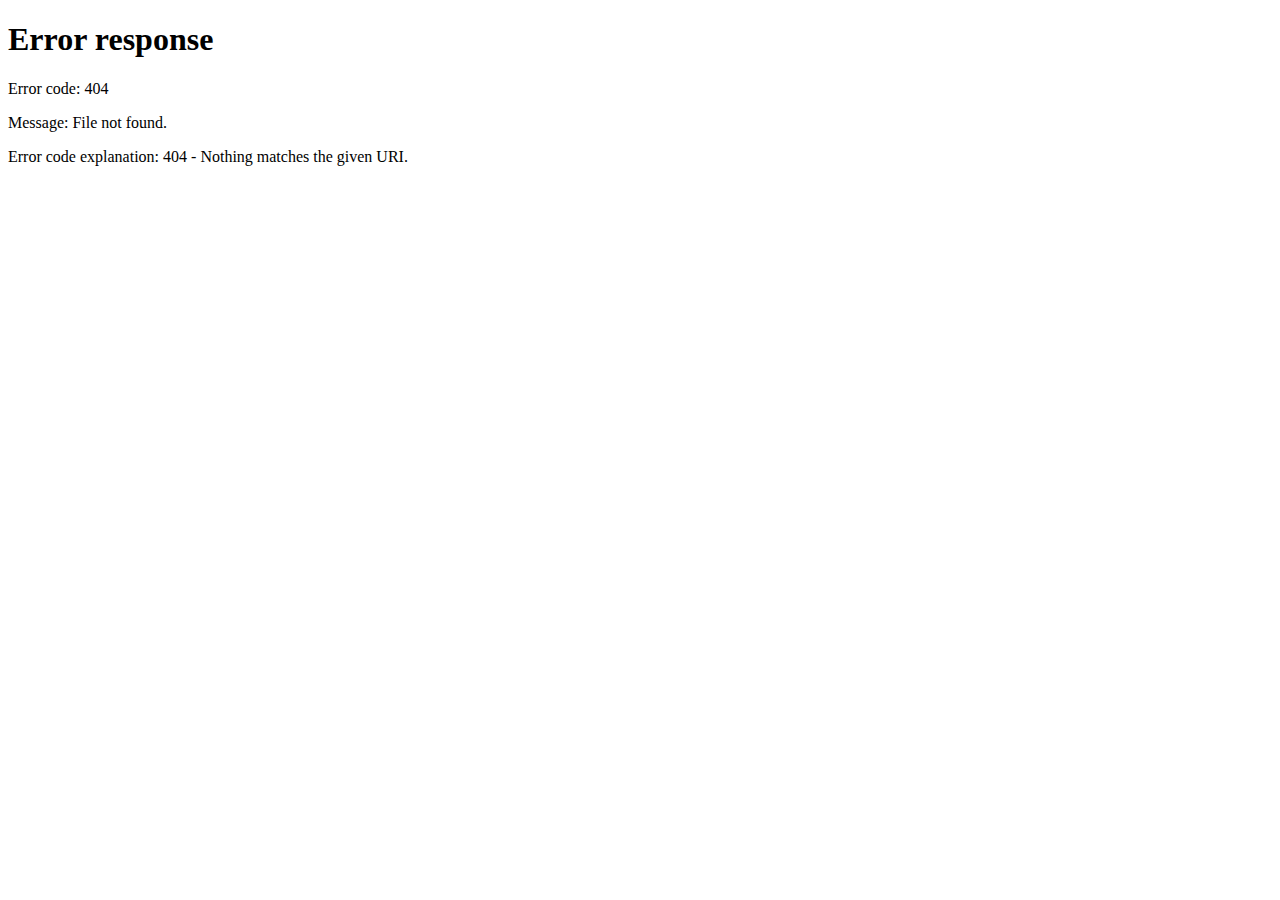
==== html/index.html @ f17b7a44 "asd" ====
<!doctype html>
<html lang="en">
    <head>
        <script type="text/javascript">
            window.location.href = "/20-work-n-study/dnd/iostria/iostria.html";
        </script>

        <title>Iostria</title>
    </head>
    <body>
        <script>
            document.addEventListener("DOMContentLoaded", function () {
                // Get all links in the table of contents
                const tocLinks = document.querySelectorAll(".toc a");

                tocLinks.forEach((link) => {
                    link.addEventListener("click", function (e) {
                        e.preventDefault(); // Prevent default link behavior

                        // Extract the target ID from the href
                        const targetId =
                            this.getAttribute("href").split("#")[1];

                        // Find the target element
                        const targetElement = document.getElementById(targetId);

                        if (targetElement) {
                            // Scroll to the target element
                            targetElement.scrollIntoView({
                                behavior: "smooth",
                                block: "start",
                            });

                            // Update the URL without triggering a page reload
                            history.pushState(null, null, `#${targetId}`);
                        }
                    });
                });
            });
        </script>
    </body>
</html>
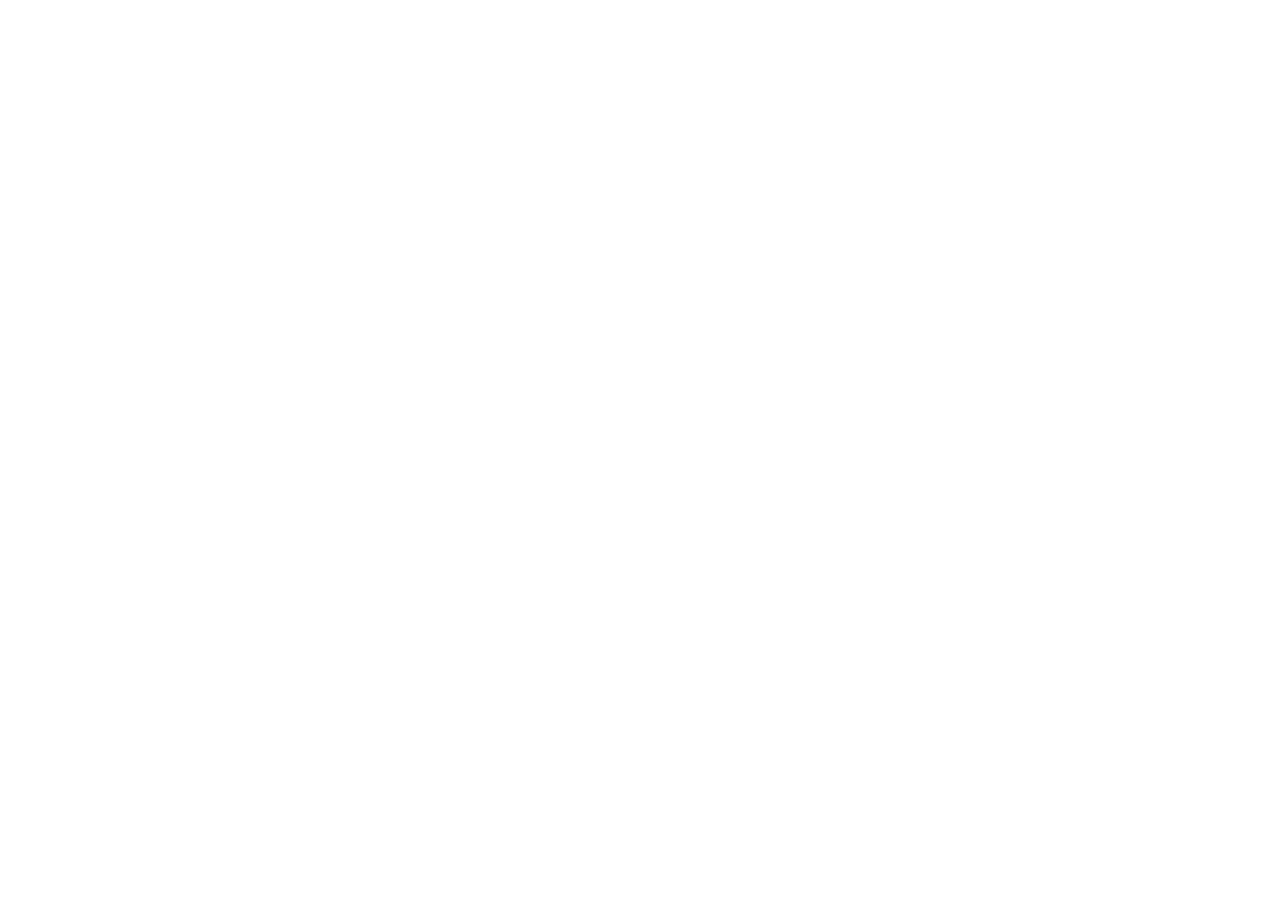
==== commit 53a00f95: "Update index.html" ====
--- a/html/index.html
+++ b/html/index.html
@@ -2,9 +2,15 @@
 <html lang="en">
     <head>
         <script type="text/javascript">
-            window.location.href = "/20-work-n-study/dnd/iostria/iostria.html";
+            window.location.href =
+                "https://iostria.pages.dev/20-work-n-study/dnd/iostria/iostria.html#Iostria";
         </script>
-
+        <meta
+            http-equiv="Cache-Control"
+            content="no-cache, no-store, must-revalidate"
+        />
+        <meta http-equiv="Pragma" content="no-cache" />
+        <meta http-equiv="Expires" content="0" />
         <title>Iostria</title>
     </head>
     <body>
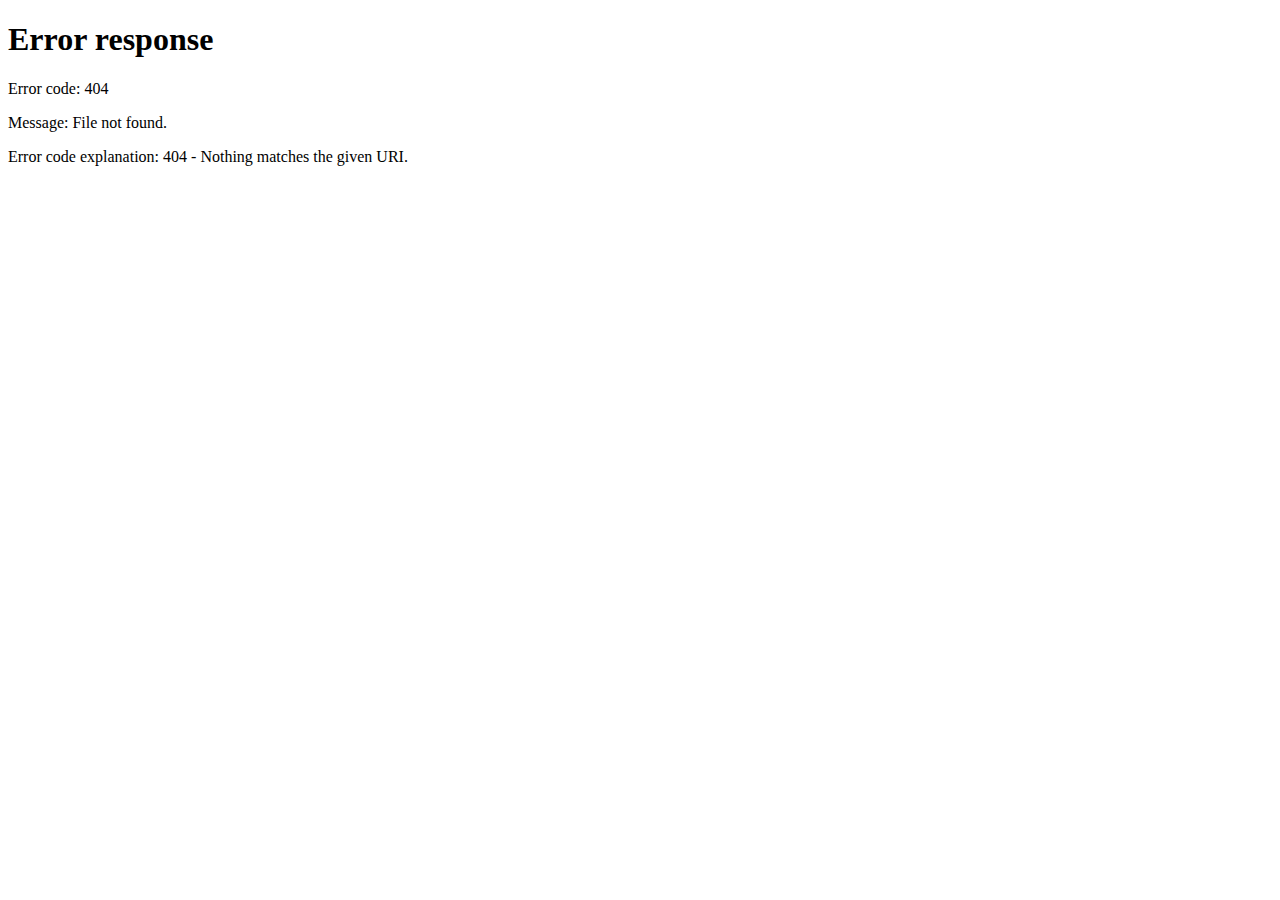
==== commit 16c8a1f1: "asd" ====
--- a/html/index.html
+++ b/html/index.html
@@ -3,7 +3,7 @@
     <head>
         <script type="text/javascript">
             window.location.href =
-                "https://iostria.pages.dev/20-work-n-study/dnd/iostria/iostria.html#Iostria";
+                "20 - Work n Study/DnD/Iostria/Iostria.html#Iostria";
         </script>
         <meta
             http-equiv="Cache-Control"
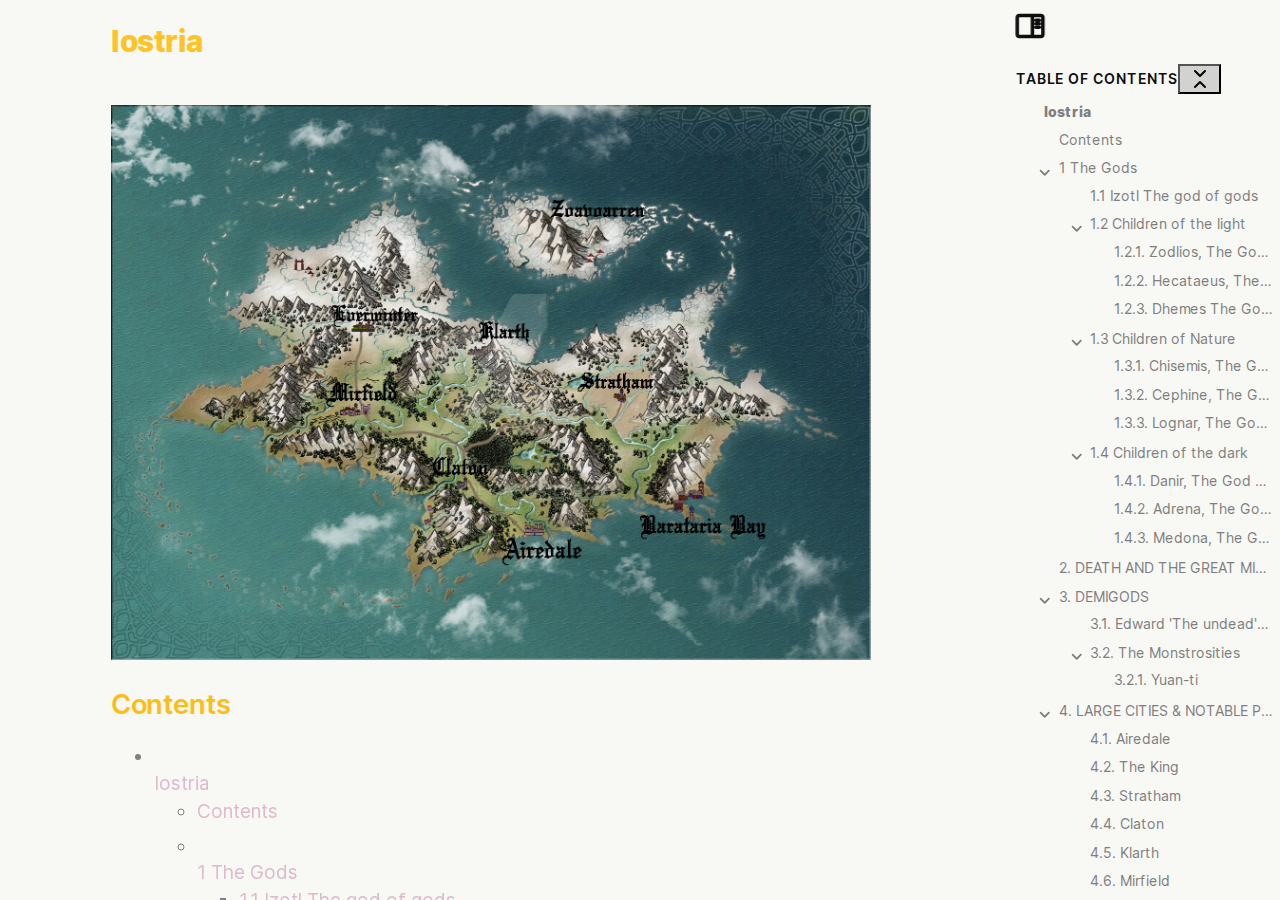
==== commit 361bdf4f: "asd" ====
--- a/html/index.html
+++ b/html/index.html
@@ -3,7 +3,7 @@
     <head>
         <script type="text/javascript">
             window.location.href =
-                "20 - Work n Study/DnD/Iostria/Iostria.html#Iostria";
+                "20-work-n-study/dnd/iostria/iostria.html#Iostria";
         </script>
         <meta
             http-equiv="Cache-Control"
